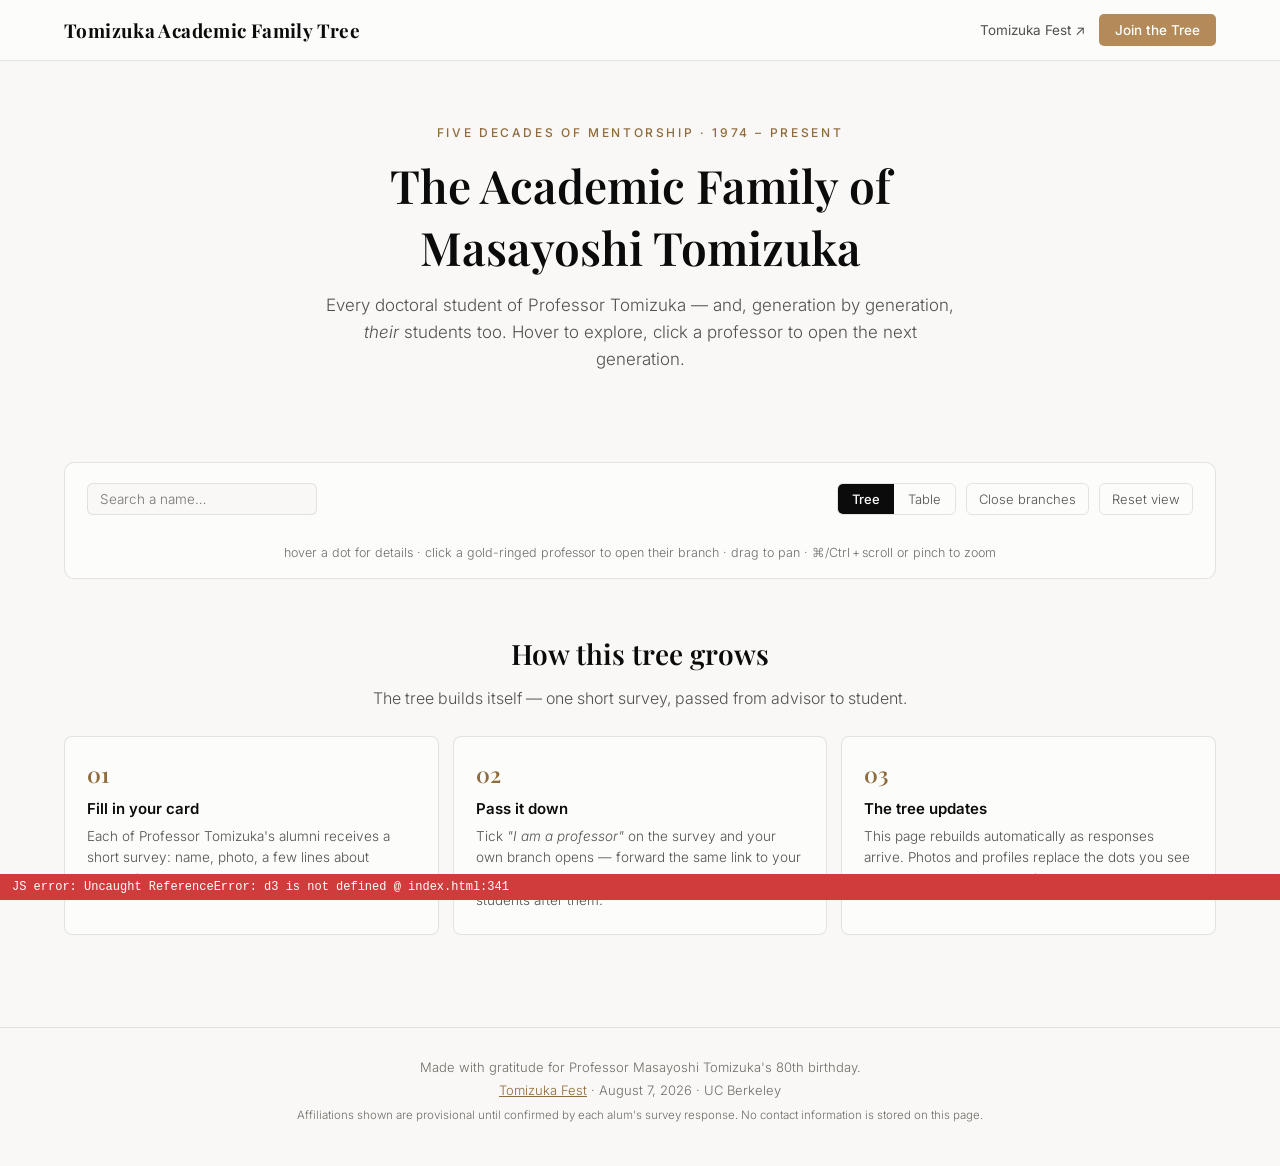
==== tomizuka-family-tree/index.html @ 0bfc1385 "Add Tomizuka Academic Family Tree (for Tomizuka Fest 2026) Interactive radial tree of Prof. Tomizuka" ====
<!DOCTYPE html>
<html lang="en">
<head>
<meta charset="UTF-8">
<meta name="viewport" content="width=device-width, initial-scale=1.0">
<title>Tomizuka Academic Family Tree</title>
<link rel="preconnect" href="https://fonts.googleapis.com">
<link rel="preconnect" href="https://fonts.gstatic.com" crossorigin>
<link href="https://fonts.googleapis.com/css2?family=Inter:wght@300;400;500;600&family=Playfair+Display:ital,wght@0,400;0,600;0,700;1,400&display=swap" rel="stylesheet">
<style>
  :root {
    --page:        #f9f8f6;
    --surface:     #fcfcfb;
    --ink:         #0b0b0b;
    --ink-2:       #52514e;
    --muted:       #706e68;
    --grid:        #e1e0d9;
    --baseline:    #c3c2b7;
    --border:      rgba(11,11,11,0.10);
    --accent:      #B38A58;
    --accent-deep: #8f6b3d;
    --edu-ring:    #8f6b3d;
    --lhalo:       rgba(11,11,11,0.45);
    --dec-0: #86b6ef; --dec-0-ink: #0b0b0b; --dec-0-lstroke: transparent;
    --dec-1: #5598e7; --dec-1-ink: #0b0b0b; --dec-1-lstroke: transparent;
    --dec-2: #2a78d6; --dec-2-ink: #ffffff; --dec-2-lstroke: var(--lhalo);
    --dec-3: #1c5cab; --dec-3-ink: #ffffff; --dec-3-lstroke: var(--lhalo);
    --dec-4: #104281; --dec-4-ink: #ffffff; --dec-4-lstroke: var(--lhalo);
    --dec-5: #0d366b; --dec-5-ink: #ffffff; --dec-5-lstroke: var(--lhalo);
  }
  @media (prefers-color-scheme: dark) {
    :root {
      --page:        #0d0d0d;
      --surface:     #1a1a19;
      --ink:         #ffffff;
      --ink-2:       #c3c2b7;
      --muted:       #898781;
      --grid:        #2c2c2a;
      --baseline:    #383835;
      --border:      rgba(255,255,255,0.10);
      --accent:      #B38A58;
      --accent-deep: #d9b98a;
      --edu-ring:    #FDB515;
      --dec-0: #cde2fb; --dec-0-ink: #0b0b0b; --dec-0-lstroke: transparent;
      --dec-1: #9ec5f4; --dec-1-ink: #0b0b0b; --dec-1-lstroke: transparent;
      --dec-2: #6da7ec; --dec-2-ink: #0b0b0b; --dec-2-lstroke: transparent;
      --dec-3: #3987e5; --dec-3-ink: #0b0b0b; --dec-3-lstroke: transparent;
      --dec-4: #256abf; --dec-4-ink: #ffffff; --dec-4-lstroke: var(--lhalo);
      --dec-5: #184f95; --dec-5-ink: #ffffff; --dec-5-lstroke: var(--lhalo);
    }
  }
  * { box-sizing: border-box; }
  body {
    margin: 0;
    background: var(--page);
    color: var(--ink);
    font-family: 'Inter', system-ui, -apple-system, 'Segoe UI', sans-serif;
    font-weight: 300;
    -webkit-font-smoothing: antialiased;
  }
  a { color: var(--accent-deep); }

  nav {
    position: sticky; top: 0; z-index: 40;
    background: var(--surface);
    background: color-mix(in srgb, var(--surface) 92%, transparent);
    backdrop-filter: blur(8px);
    border-bottom: 1px solid var(--border);
  }
  .nav-inner {
    max-width: 1200px; margin: 0 auto; padding: 0 24px;
    height: 60px; display: flex; align-items: center; justify-content: space-between;
  }
  .nav-brand { font-family: 'Playfair Display', serif; font-weight: 700; font-size: 19px; letter-spacing: .02em; }
  .nav-links { display: flex; gap: 14px; align-items: center; }
  .nav-links a { text-decoration: none; font-size: 13.5px; font-weight: 400; color: var(--ink-2); }
  .btn-cta {
    background: var(--accent); color: #fff !important; padding: 8px 16px; border-radius: 5px;
    font-weight: 500 !important;
  }

  header.hero { text-align: center; padding: 64px 24px 8px; }
  .hero-kicker {
    color: var(--accent-deep); text-transform: uppercase; letter-spacing: .22em;
    font-size: 12px; font-weight: 500; margin-bottom: 14px;
  }
  h1 { font-family: 'Playfair Display', serif; font-weight: 600; font-size: clamp(30px, 5vw, 46px); margin: 0 0 14px; }
  .hero-sub { color: var(--ink-2); font-size: 17px; max-width: 640px; margin: 0 auto; line-height: 1.6; }

  .wrap { max-width: 1200px; margin: 0 auto; padding: 24px; }

  .stats { display: grid; grid-template-columns: repeat(4, 1fr); gap: 14px; margin: 28px 0; }
  .stat {
    background: var(--surface); border: 1px solid var(--border); border-radius: 8px;
    padding: 18px 20px;
  }
  .stat .v { font-size: 30px; font-weight: 600; letter-spacing: -0.01em; }
  .stat .l { font-size: 12px; color: var(--muted); margin-top: 4px; letter-spacing: .04em; text-transform: uppercase; }
  @media (max-width: 760px) { .stats { grid-template-columns: repeat(2, 1fr); } }

  .card {
    background: var(--surface); border: 1px solid var(--border); border-radius: 10px;
    padding: 18px; position: relative;
  }
  .controls {
    display: flex; flex-wrap: wrap; gap: 10px; align-items: center;
    padding: 2px 4px 14px;
  }
  .controls input[type="search"] {
    background: var(--page); border: 1px solid var(--border); border-radius: 6px;
    color: var(--ink); font: inherit; font-size: 13.5px; padding: 7px 12px; width: 230px;
  }
  .controls input[type="search"]:focus { outline: 2px solid var(--accent); outline-offset: -1px; }
  .hint { font-size: 12.5px; color: var(--muted); }
  .seg { display: inline-flex; border: 1px solid var(--border); border-radius: 6px; overflow: hidden; }
  .seg button {
    background: transparent; border: none; color: var(--ink-2); font: inherit; font-size: 13px;
    padding: 7px 14px; cursor: pointer;
  }
  .seg button.on { background: var(--ink); color: var(--surface); font-weight: 500; }
  .ctrl-btn {
    background: transparent; border: 1px solid var(--border); border-radius: 6px; color: var(--ink-2);
    font: inherit; font-size: 13px; padding: 7px 12px; cursor: pointer;
  }
  .ctrl-btn:hover { border-color: var(--accent); color: var(--ink); }
  .spacer { flex: 1; }

  .legend {
    display: flex; flex-wrap: wrap; gap: 14px 18px; align-items: center;
    padding: 0 4px 10px; font-size: 12.5px; color: var(--ink-2);
  }
  .lg { display: inline-flex; align-items: center; gap: 7px; }
  .sw { width: 13px; height: 13px; border-radius: 4px; display: inline-block; }
  .sw.ring { border-radius: 50%; background: transparent; border: 2.5px solid var(--edu-ring); width: 9px; height: 9px; }
  .sw.ghost { border-radius: 50%; background: transparent; border: 1.5px dashed var(--muted); width: 10px; height: 10px; }

  #chart { width: 100%; }
  #chart svg { width: 100%; height: auto; display: block; cursor: default; }
  .spoke { stroke: var(--grid); stroke-width: 0.7; }
  .p-label {
    font-family: 'Inter', system-ui, sans-serif; font-size: 10.5px; font-weight: 400;
    fill: var(--ink-2); paint-order: stroke; stroke: var(--surface); stroke-width: 2.5px;
    pointer-events: none;   /* labels cross other rings when branches open */
    transition: opacity .25s;
  }
  .p-label .memo { fill: var(--muted); }
  .arc-label {
    font-size: 11.5px; font-weight: 500; letter-spacing: .08em;
    paint-order: stroke; stroke-linejoin: round;
  }
  .person:focus { outline: none; }
  .person:focus-visible circle.dot { stroke: var(--ink); stroke-width: 2.5px; }
  .center-name { font-family: 'Playfair Display', serif; font-size: 25px; font-weight: 600; fill: var(--ink); }
  .center-sub { font-size: 11.5px; fill: var(--muted); letter-spacing: .05em; }
  .ghost-node { fill: none; stroke: var(--muted); stroke-dasharray: 3 3; stroke-width: 1.2; }
  .ghost-link { fill: none; stroke: var(--grid); stroke-width: 1; stroke-dasharray: 3 3; }
  .branch-link { fill: none; stroke: var(--baseline); stroke-width: 1; }
  .person.wedge-dim text.p-label { opacity: 0; }
  .edu-mark { fill: var(--edu-ring); }
  .dimmed { opacity: 0.18; }
  .hitmark circle.halo { fill: none; stroke: var(--edu-ring); stroke-width: 2.5; }

  #tooltip {
    position: fixed; z-index: 60; pointer-events: none; display: none;
    background: var(--surface); border: 1px solid var(--border); border-radius: 8px;
    box-shadow: 0 8px 30px rgba(0,0,0,0.13);
    padding: 11px 14px; max-width: 280px; font-size: 12.5px; color: var(--ink-2); line-height: 1.5;
  }
  #tooltip .tt-name { font-size: 14.5px; font-weight: 600; color: var(--ink); margin-bottom: 1px; }
  #tooltip .tt-badge {
    display: inline-block; font-size: 10.5px; font-weight: 500; letter-spacing: .05em;
    color: var(--accent-deep); border: 1px solid var(--accent); border-radius: 4px;
    padding: 1px 6px; margin-top: 5px;
  }

  #tableView { display: none; max-height: 640px; overflow-y: auto; }
  table { width: 100%; border-collapse: collapse; font-size: 13.5px; }
  thead th {
    position: sticky; top: 0; background: var(--surface); text-align: left; font-weight: 500;
    color: var(--muted); font-size: 11.5px; text-transform: uppercase; letter-spacing: .06em;
    padding: 8px 12px; border-bottom: 1px solid var(--grid);
  }
  tbody td { padding: 8px 12px; border-bottom: 1px solid var(--grid); color: var(--ink-2); }
  tbody td:first-child { color: var(--ink); font-weight: 400; }
  .pill {
    font-size: 10.5px; font-weight: 500; color: var(--accent-deep);
    border: 1px solid var(--accent); border-radius: 4px; padding: 1px 6px; white-space: nowrap;
  }

  .how { margin: 56px 0 20px; }
  .how h2 { font-family: 'Playfair Display', serif; font-weight: 600; font-size: 28px; text-align: center; margin-bottom: 8px; }
  .how .sub { text-align: center; color: var(--ink-2); margin-bottom: 28px; }
  .how-grid { display: grid; grid-template-columns: repeat(3, 1fr); gap: 14px; }
  @media (max-width: 760px) { .how-grid { grid-template-columns: 1fr; } }
  .how-card { background: var(--surface); border: 1px solid var(--border); border-radius: 8px; padding: 22px; }
  .how-card .n {
    font-family: 'Playfair Display', serif; font-size: 22px; color: var(--accent-deep);
    margin-bottom: 10px; font-weight: 600;
  }
  .how-card h3 { font-size: 15px; font-weight: 600; margin: 0 0 8px; }
  .how-card p { font-size: 13.5px; color: var(--ink-2); line-height: 1.6; margin: 0; }

  footer {
    border-top: 1px solid var(--border); margin-top: 48px; padding: 28px 24px 40px;
    text-align: center; color: var(--muted); font-size: 13px; line-height: 1.8;
  }
  #errbar {
    display: none; position: fixed; bottom: 0; left: 0; right: 0; z-index: 99;
    background: #d03b3b; color: #fff; font-size: 12px; padding: 6px 12px; font-family: monospace;
  }
</style>
</head>
<body>
<div id="errbar"></div>

<nav>
  <div class="nav-inner">
    <span class="nav-brand">Tomizuka Academic Family Tree</span>
    <div class="nav-links">
      <a href="https://tomi80th.github.io/tomizukafest/" target="_blank" rel="noopener">Tomizuka Fest ↗</a>
      <a class="btn-cta" href="survey.html">Join the Tree</a>
    </div>
  </div>
</nav>

<header class="hero">
  <div class="hero-kicker">Five decades of mentorship · 1974 – present</div>
  <h1>The Academic Family of<br>Masayoshi Tomizuka</h1>
  <p class="hero-sub">Every doctoral student of Professor Tomizuka — and, generation by
    generation, <em>their</em> students too. Hover to explore, click a professor
    to open the next generation.</p>
</header>

<div class="wrap">
  <div class="stats" id="stats"></div>

  <div class="card">
    <div class="controls">
      <input id="search" type="search" placeholder="Search a name…" aria-label="Search a name">
      <span class="hint" id="searchCount"></span>
      <span class="spacer"></span>
      <div class="seg" role="tablist">
        <button id="btnTree" class="on" role="tab" aria-selected="true">Tree</button>
        <button id="btnTable" role="tab" aria-selected="false">Table</button>
      </div>
      <button class="ctrl-btn" id="btnCollapse">Close branches</button>
      <button class="ctrl-btn" id="btnResetZoom">Reset view</button>
    </div>
    <div class="legend" id="legend"></div>
    <div id="chart" role="group" aria-label="Radial family tree of Professor Tomizuka's students"></div>
    <p class="hint" id="chartHint" style="text-align:center; margin:6px 0 0;">
      hover a dot for details · click a gold-ringed professor to open their branch ·
      drag to pan · ⌘/Ctrl&thinsp;+&thinsp;scroll or pinch to zoom</p>
    <div id="tableView"></div>
  </div>

  <section class="how" id="survey">
    <h2>How this tree grows</h2>
    <p class="sub">The tree builds itself — one short survey, passed from advisor to student.</p>
    <div class="how-grid">
      <div class="how-card">
        <div class="n">01</div>
        <h3>Fill in your card</h3>
        <p>Each of Professor Tomizuka's alumni receives a short survey: name, photo,
           a few lines about yourself, and who your advisor was.</p>
      </div>
      <div class="how-card">
        <div class="n">02</div>
        <h3>Pass it down</h3>
        <p>Tick <em>"I am a professor"</em> on the survey and your own branch opens —
           forward the same link to your PhD students and they appear below you,
           their students after them.</p>
      </div>
      <div class="how-card">
        <div class="n">03</div>
        <h3>The tree updates</h3>
        <p>This page rebuilds automatically as responses arrive. Photos and profiles
           replace the dots you see today; new generations unfold outward.</p>
      </div>
    </div>
  </section>
</div>

<footer>
  Made with gratitude for Professor Masayoshi Tomizuka's 80th birthday.<br>
  <a href="https://tomi80th.github.io/tomizukafest/" target="_blank" rel="noopener">Tomizuka Fest</a> · August 7, 2026 · UC Berkeley<br>
  <span style="font-size:11.5px">Affiliations shown are provisional until confirmed by each alum's survey response. No contact information is stored on this page.</span>
</footer>

<div id="tooltip" role="status"></div>

<script src="assets/d3.v7.min.js"></script>
<script src="data/tree.js"></script>
<script>
window.addEventListener('error', function (e) {
  const bar = document.getElementById('errbar');
  bar.style.display = 'block';
  bar.textContent = 'JS error: ' + e.message + ' @ ' + (e.filename || '').split('/').pop() + ':' + e.lineno;
});

(function () {
  'use strict';
  const DATA = window.TREE_DATA;
  const people = DATA.children;
  const N = people.length;

  // ---- constants -----------------------------------------------------------
  const VB = 660;                       // viewBox half-size
  const R_BAND_IN = 200, R_BAND_OUT = 224;
  const R_SPOKE_IN = 230;
  const R_GEN1 = 430;
  const R_LABEL = 444;
  const R_GEN_STEP = 112;               // radial distance per extra generation
  const GAP = 16 * Math.PI / 180;       // gap at 12 o'clock
  const A0 = GAP / 2, A1 = 2 * Math.PI - GAP / 2;
  const NODE_R = 7, NODE_R_EDU = 8.5;
  const DECADES = ['1977–1989', '1990s', '2000s', '2010s', '2020s', 'Current'];

  const decVar = d => `var(--dec-${DECADES.indexOf(d.decade)})`;

  // angle convention: 0 at 12 o'clock, clockwise (matches d3.arc)
  people.forEach((p, i) => { p.angle = A0 + (i + 0.5) * (A1 - A0) / N; p.depth = 1; p.radius = R_GEN1; });
  const pos = (a, r) => [r * Math.sin(a), -r * Math.cos(a)];

  // ---- stats ---------------------------------------------------------------
  let nEdu = 0;
  (function cntEdu(list) {
    list.forEach(p => { if (p.educator) nEdu++; cntEdu(p.children || []); });
  })(people);
  const years = people.map(p => p.year).filter(Boolean);
  let nDesc = 0;
  (function cnt(list) {
    list.forEach(p => { if (p.children && p.children.length) { nDesc += p.children.length; cnt(p.children); } });
  })(people);
  const stats = [
    [N, 'First-generation PhD students'],
    [nEdu, 'Became professors'],
    [`${Math.min(...years)}–now`, 'Years of graduates'],
    [nDesc || '5+', nDesc ? 'Next-generation students (growing)' : 'Generations expected'],
  ];
  d3.select('#stats').selectAll('div').data(stats).join('div')
    .attr('class', 'stat')
    .html('<div class="v"></div><div class="l"></div>')
    .each(function (d) {
      d3.select(this).select('.v').text(d[0]);
      d3.select(this).select('.l').text(d[1]);
    });

  // ---- legend --------------------------------------------------------------
  const legend = d3.select('#legend');
  DECADES.forEach((d, i) => {
    const item = legend.append('span').attr('class', 'lg');
    item.append('span').attr('class', 'sw').style('background', `var(--dec-${i})`);
    item.append('span').text(d === 'Current' ? 'In the lab now' : d);
  });
  let lg = legend.append('span').attr('class', 'lg');
  lg.append('span').attr('class', 'sw ring');
  lg.append('span').text('Professor — click to open branch');
  lg = legend.append('span').attr('class', 'lg');
  lg.append('span').attr('class', 'sw ghost');
  lg.append('span').text('Next generation (via survey)');
  legend.append('span').attr('class', 'lg').text('† in memoriam');

  // ---- svg scaffold --------------------------------------------------------
  const VBOX = 700;   // viewBox half-size: VB plus breathing room for magnified labels
  const svg = d3.select('#chart').append('svg')
    .attr('viewBox', [-VBOX, -VBOX, 2 * VBOX, 2 * VBOX])
    .attr('preserveAspectRatio', 'xMidYMid meet')
    .style('touch-action', 'pan-y');
  const root = svg.append('g');
  const gSpokes = root.append('g');
  const gBand = root.append('g');
  const gLinks = root.append('g');
  const gGhost = root.append('g');
  const gNodes = root.append('g');
  const gCenter = root.append('g');

  // ---- decade band ---------------------------------------------------------
  const segs = [];
  DECADES.forEach(dec => {
    const members = people.filter(p => p.decade === dec);
    if (!members.length) return;
    const step = (A1 - A0) / N;
    segs.push({ dec, i: DECADES.indexOf(dec),
      a0: members[0].angle - step / 2, a1: members[members.length - 1].angle + step / 2 });
  });
  const arc = d3.arc().innerRadius(R_BAND_IN).outerRadius(R_BAND_OUT)
    .cornerRadius(4).padAngle(2 / R_BAND_IN);
  gBand.selectAll('path.seg').data(segs).join('path')
    .attr('d', d => arc({ startAngle: d.a0, endAngle: d.a1 }))
    .style('fill', d => `var(--dec-${d.i})`);

  // curved decade labels (flip on the bottom half so text stays upright)
  const rMid = (R_BAND_IN + R_BAND_OUT) / 2;
  segs.forEach(s => {
    const mid = (s.a0 + s.a1) / 2;
    const flip = mid > Math.PI / 2 && mid < 3 * Math.PI / 2;
    const pad = 0.015;
    let a = s.a0 + pad, b = s.a1 - pad;
    if (flip) [a, b] = [b, a];
    const [x0, y0] = pos(a, rMid), [x1, y1] = pos(b, rMid);
    const sweep = flip ? 0 : 1;
    const large = Math.abs(b - a) > Math.PI ? 1 : 0;
    gBand.append('path')
      .attr('id', `seglab-${s.i}`)
      .attr('d', `M${x0},${y0} A${rMid},${rMid} 0 ${large} ${sweep} ${x1},${y1}`)
      .attr('fill', 'none');
    gBand.append('text').attr('class', 'arc-label')
      .attr('dy', '0.36em')
      .append('textPath')
      .attr('href', `#seglab-${s.i}`)
      .attr('startOffset', '50%')
      .attr('text-anchor', 'middle')
      .style('fill', `var(--dec-${s.i}-ink)`)
      .style('stroke', `var(--dec-${s.i}-lstroke)`)
      .style('stroke-width', '2.4px')
      .text(s.dec === 'Current' ? 'NOW' : s.dec);
  });

  // ---- spokes --------------------------------------------------------------
  gSpokes.selectAll('line').data(people).join('line')
    .attr('class', 'spoke')
    .attr('x1', d => pos(d.angle, R_SPOKE_IN)[0]).attr('y1', d => pos(d.angle, R_SPOKE_IN)[1])
    .attr('x2', d => pos(d.angle, R_GEN1 - 12)[0]).attr('y2', d => pos(d.angle, R_GEN1 - 12)[1]);

  // ---- center --------------------------------------------------------------
  gCenter.append('clipPath').attr('id', 'clipC').append('circle').attr('r', 92);
  gCenter.append('circle').attr('r', 96).style('fill', 'none')
    .style('stroke', 'var(--accent)').style('stroke-width', 2.5);
  gCenter.append('image')
    .attr('href', DATA.photo).attr('x', -92).attr('y', -92)
    .attr('width', 184).attr('height', 184)
    .attr('clip-path', 'url(#clipC)')
    .attr('preserveAspectRatio', 'xMidYMid slice');
  gCenter.append('text').attr('class', 'center-name').attr('text-anchor', 'middle')
    .attr('y', 132).text('Masayoshi Tomizuka');
  gCenter.append('text').attr('class', 'center-sub').attr('text-anchor', 'middle')
    .attr('y', 154).style('font-size', '10px')
    .text('UC BERKELEY · MECHANICAL ENGINEERING');
  gCenter.append('text').attr('class', 'center-sub').attr('text-anchor', 'middle')
    .attr('y', -126).style('font-size', '13px')
    .text('· EST. 1974 ·');

  // ---- person nodes (recursive: any generation renders the same way) -------
  const rotDeg = a => a * 180 / Math.PI - 90;
  const isLeft = a => a > Math.PI;
  const CHORD = R_GEN1 * (A1 - A0) / N;
  let node = d3.select(null), label = d3.select(null), initials = d3.select(null);

  // photo tiles: one objectBoundingBox pattern per portrait, so the image
  // follows the circle through the fisheye magnification for free
  const defs = svg.append('defs');
  const patternsMade = new Set();
  function ensurePattern(p) {
    if (!p.photo || patternsMade.has(p.id)) return;
    patternsMade.add(p.id);
    defs.append('pattern')
      .attr('id', 'pat-' + p.id)
      .attr('patternUnits', 'objectBoundingBox')
      .attr('patternContentUnits', 'objectBoundingBox')
      .attr('width', 1).attr('height', 1)
      .append('image')
      .attr('href', p.photo)
      .attr('width', 1).attr('height', 1)
      .attr('preserveAspectRatio', 'xMidYMid slice');
  }

  function initNode(p, depth, parent) {
    p.depth = depth;
    p.parentNode = parent;
    if (p.s === undefined) p.s = 1;
    if (!p.decade) p.decade = 'Current';
    p.baseR = p.photo ? (p.educator ? NODE_R_EDU : NODE_R)
                      : (p.educator ? NODE_R_EDU - 1 : NODE_R - 1.5);
    // cap magnified font so labels never overrun the viewBox at their radius
    p.maxFs = Math.max(9, Math.min(16.3, (VBOX - 65 - p.radius) / (0.52 * p.name.length)));
    if (p.chord === undefined) p.chord = CHORD;
    ensurePattern(p);
  }
  people.forEach(p => initNode(p, 1, DATA));

  // ---- tooltip -------------------------------------------------------------
  const tt = document.getElementById('tooltip');
  function showTip(d, evt) {
    tt.textContent = '';
    if (d.photo) {
      const img = document.createElement('img');
      img.src = d.photo;
      img.alt = '';
      img.style.cssText = 'width:58px;height:58px;border-radius:50%;object-fit:cover;'
        + 'float:left;margin:1px 10px 4px 0;border:2px solid var(--accent)';
      tt.appendChild(img);
    }
    const name = document.createElement('div');
    name.className = 'tt-name';
    name.textContent = d.name + (d.inMemoriam ? ' †' : '');
    tt.appendChild(name);
    const l1 = document.createElement('div');
    const ctx = d.ghost ? `${d.parent.name}'s future students`
      : d.depth > 1 ? `Advisor: ${d.parentNode.name}`
      : null;   // gen-1 are all MSC Lab — saying so on every card is noise
    l1.textContent = ctx ? d.batch + ' · ' + ctx : d.batch;
    tt.appendChild(l1);
    if (d.note) {
      const ln = document.createElement('div');
      ln.textContent = d.note;
      tt.appendChild(ln);
    }
    if (d.affiliation) {
      const l2 = document.createElement('div');
      l2.textContent = (d.title ? d.title + ', ' : '') + d.affiliation;
      tt.appendChild(l2);
    }
    if (d.inMemoriam) {
      const l3 = document.createElement('div');
      l3.textContent = 'In memoriam';
      tt.appendChild(l3);
    }
    if (d.educator) {
      const b = document.createElement('span');
      b.className = 'tt-badge';
      b.textContent = d.children && d.children.length
        ? `PROFESSOR · ${d.children.length} students` : 'PROFESSOR · click to open branch';
      tt.appendChild(b);
    }
    if (d.ghost) {
      const g = document.createElement('div');
      g.textContent = 'This branch fills in as survey responses arrive.';
      tt.appendChild(g);
    }
    if (d.provisional) {
      const pv = document.createElement('div');
      pv.style.cssText = 'font-size:11px;color:var(--muted);margin-top:3px';
      pv.textContent = 'From the lab website · pending survey confirmation';
      tt.appendChild(pv);
    }
    tt.style.display = 'block';   // show first so moveTip measures a real rect
    moveTip(evt);
  }
  function moveTip(evt) {
    const pad = 14;
    let x = evt.clientX + pad, y = evt.clientY + pad;
    const r = tt.getBoundingClientRect();
    if (x + r.width > innerWidth - 8) x = evt.clientX - r.width - pad;
    if (y + r.height > innerHeight - 8) y = evt.clientY - r.height - pad;
    tt.style.left = x + 'px';
    tt.style.top = y + 'px';
  }
  const hideTip = () => { tt.style.display = 'none'; };

  // on touch the tooltip stays after the tap; dismiss by tapping elsewhere
  document.addEventListener('pointerdown', (e) => {
    if (!e.target.closest('.person') && !e.target.closest('.ghostn')) hideTip();
  });

  // ---- branches: real children when the data has them, ghosts until then ---
  const expanded = new Set();
  const linkGen = d3.linkRadial().angle(d => d.a).radius(d => d.r);

  // Fans that share a ring are laid out jointly: each wants to sit at its
  // parent's angle; overlapping fans merge into a cluster that is packed
  // side by side and centered to minimize total shift (axis-label dodging).
  const FAN_MARGIN = 0.05;   // rad between adjacent fans on the same ring

  function deoverlap(groups) {
    groups.sort((a, b) => a.center - b.center);
    const clusters = [];
    const place = cl => {   // optimal start = mean(desired − in-cluster offset)
      let off = 0, sum = 0;
      cl.items.forEach(it => { sum += it.center - (off + it.w / 2); off += it.w; });
      cl.start = sum / cl.items.length;
      cl.start = Math.max(A0 + 0.01, Math.min(cl.start, A1 - 0.01 - cl.w));
    };
    groups.forEach(g => {
      clusters.push({ items: [g], w: g.w });
      place(clusters[clusters.length - 1]);
      while (clusters.length > 1) {
        const a = clusters[clusters.length - 2], b = clusters[clusters.length - 1];
        if (a.start + a.w > b.start) {
          a.items = a.items.concat(b.items);
          a.w += b.w;
          clusters.pop();
          place(a);
        } else break;
      }
    });
    clusters.forEach(cl => {
      let off = cl.start;
      cl.items.forEach(g => { g.assigned = off + g.w / 2; off += g.w; });
    });
  }

  function computeVisible() {
    const nodes = [], links = [], ghosts = [], dimmed = new Set();
    people.forEach(p => nodes.push(p));
    let frontier = people.filter(p => p.educator && expanded.has(p.id));
    let depth = 2;
    while (frontier.length) {
      const groups = frontier.map(p => {
        if (p.children && p.children.length) {
          const n = p.children.length;
          const step = n > 1 ? Math.min(0.045, Math.max(0.02, 0.5 / n)) : 0;
          return { parent: p, kind: 'kids', n, step,
                   half: (n - 1) / 2 * step, center: p.angle,
                   w: (n - 1) * step + FAN_MARGIN };
        }
        return { parent: p, kind: 'ghost', n: 3, step: 0.026,
                 half: 0.026, center: p.angle, w: 0.052 + FAN_MARGIN };
      });
      deoverlap(groups);

      const ring = nodes.filter(q => q.depth === depth - 1);
      const nextFrontier = [];
      groups.forEach(g => {
        const p = g.parent;
        const r = p.radius + R_GEN_STEP;
        if (g.kind === 'kids') {
          p.children.forEach((c, i) => {
            c.angle = g.assigned + (i - (g.n - 1) / 2) * g.step;
            c.radius = r;
            c.chord = Math.max(9, (g.step || 0.03) * r);
            initNode(c, p.depth + 1, p);
            links.push({ source: p, target: c });
            nodes.push(c);
            if (c.educator && expanded.has(c.id)) nextFrontier.push(c);
          });
        } else {
          [-1, 0, 1].forEach(k => ghosts.push({
            id: p.id + ':ghost' + k, ghost: true, parent: p,
            angle: g.assigned + k * 0.026, radius: r,
            name: 'via survey', batch: 'Next generation',
          }));
        }
        // clear the labels of the ring below wherever this fan covers them
        ring.forEach(q => {
          if (q !== p && Math.abs(q.angle - g.assigned) < g.half + 0.035) dimmed.add(q.id);
        });
      });
      frontier = nextFrontier;
      depth++;
    }
    return { nodes, links, ghosts, dimmed };
  }

  function buildNodes(enter) {
    const g = enter.append('g')
      .attr('class', 'person hitmark')
      .attr('transform', d => `rotate(${rotDeg(d.angle)}) translate(${d.radius},0)`)
      .attr('tabindex', 0)
      .attr('role', d => d.educator ? 'button' : 'img')
      .attr('aria-label', d => `${d.name}, ${d.batch}${d.affiliation ? ', ' + d.affiliation : ''}${d.educator ? '. Press Enter to open their branch.' : ''}`)
      .style('cursor', d => d.educator ? 'pointer' : 'default');
    g.filter(d => d.educator).append('circle')
      .attr('class', 'eduring')
      .attr('r', NODE_R_EDU + 3.5)
      .style('fill', 'none')
      .style('stroke', 'var(--edu-ring)')
      .style('stroke-width', 2);
    g.append('circle')
      .attr('class', 'dot')
      .attr('r', d => d.baseR)
      // counter-rotate so portrait fills stay upright despite the radial rotate
      .attr('transform', d => `rotate(${-rotDeg(d.angle)})`)
      .style('fill', d => d.photo ? `url(#pat-${d.id})` : decVar(d))
      .style('stroke', d => d.photo ? decVar(d) : 'none')
      .style('stroke-width', d => d.photo ? 1.6 : 0);
    g.filter(d => !d.photo).append('text')
      .attr('class', 'p-initials')
      .attr('text-anchor', 'middle').attr('dy', '0.34em')
      .attr('transform', d => `rotate(${-rotDeg(d.angle)})`)
      .style('font-size', '3.4px').style('opacity', 0)
      .style('fill', d => `var(--dec-${DECADES.indexOf(d.decade)}-ink)`)
      .style('pointer-events', 'none')
      .text(d => d.name.split(/\s+/).map(w => w[0]).slice(0, 2).join('').toUpperCase());
    g.append('text')
      .attr('class', 'p-label')
      .attr('x', d => isLeft(d.angle) ? -16 : 16)
      .attr('dy', '0.32em')
      .attr('text-anchor', d => isLeft(d.angle) ? 'end' : 'start')
      .attr('transform', d => isLeft(d.angle) ? 'rotate(180)' : null)
      .text(d => d.name + (d.inMemoriam ? ' †' : ''));
    // hit area reaches outward over the first stretch of the name, but stops
    // before the next ring (child dots sit at +R_GEN_STEP) to avoid capture
    g.append('rect').attr('class', 'hit')
      .attr('x', -20).attr('y', d => -d.chord / 2)
      .attr('width', 80).attr('height', d => d.chord)
      .style('fill', 'transparent').style('stroke', 'none');
    g.on('pointerenter', (e, d) => showTip(d, e))
      .on('pointermove', (e) => moveTip(e))
      .on('pointerleave', (e) => { if (e.pointerType !== 'touch') hideTip(); })
      .on('focus', (e, d) => {
        // node's live screen position — correct under any zoom/pan transform
        const r = e.currentTarget.getBoundingClientRect();
        showTip(d, { clientX: r.left + r.width / 2, clientY: r.top + r.height / 2 });
      })
      .on('blur', hideTip)
      .on('click', (e, d) => toggleBranch(d))
      .on('keydown', (e, d) => {
        if (d.educator && (e.key === 'Enter' || e.key === ' ')) {
          e.preventDefault();
          toggleBranch(d);
        }
      });
    return g;
  }

  function render() {
    const v = computeVisible();
    gLinks.selectAll('path.branch-link').data(v.links, l => l.target.id).join('path')
      .attr('class', 'branch-link')
      .attr('d', l => linkGen({
        source: { a: l.source.angle, r: l.source.radius + l.source.baseR + 6 },
        target: { a: l.target.angle, r: l.target.radius - l.target.baseR - 2 },
      }));
    gGhost.selectAll('path.ghost-link').data(v.ghosts, d => d.id).join('path')
      .attr('class', 'ghost-link')
      .attr('d', d => linkGen({
        source: { a: d.parent.angle, r: d.parent.radius + 14 },
        target: { a: d.angle, r: d.radius - 8 },
      }));
    const gn = gGhost.selectAll('g.ghostn').data(v.ghosts, d => d.id).join('g')
      .attr('class', 'ghostn')
      .attr('transform', d => `rotate(${rotDeg(d.angle)}) translate(${d.radius},0)`);
    gn.selectAll('circle').data(d => [d]).join('circle')
      .attr('class', 'ghost-node').attr('r', 6);
    gn.on('pointerenter', (e, d) => showTip(d, e))
      .on('pointermove', (e) => moveTip(e))
      .on('pointerleave', (e) => { if (e.pointerType !== 'touch') hideTip(); });

    node = gNodes.selectAll('g.person').data(v.nodes, d => d.id).join(buildNodes);
    node.attr('aria-expanded', d => d.educator ? String(expanded.has(d.id)) : null)
        .classed('wedge-dim', d => v.dimmed.has(d.id) && !expanded.has(d.id));
    label = node.select('text.p-label');
    initials = node.select('text.p-initials');
  }

  function toggleBranch(d) {
    if (!d.educator) return;
    if (expanded.has(d.id)) {
      expanded.delete(d.id);
      (function collapseKids(p) {
        (p.children || []).forEach(c => { expanded.delete(c.id); collapseKids(c); });
      })(d);
    } else {
      expanded.add(d.id);
    }
    render();
  }
  d3.select('#btnCollapse').on('click', () => { expanded.clear(); render(); });

  render();

  // ---- angular fisheye magnification on hover ------------------------------
  const SIGMA = 0.075;          // ≈ 4.3°
  const MAG = 1.9;              // extra scale at the pointer
  const reduceMotion = matchMedia('(prefers-reduced-motion: reduce)').matches;
  let targetA = null;
  people.forEach(p => { p.s = 1; });

  svg.on('pointermove.fisheye', (e) => {
    const [mx, my] = d3.pointer(e, root.node());
    const r = Math.hypot(mx, my);
    if (r > 265 && r < VB + 140) {
      let a = Math.atan2(mx, -my);
      if (a < 0) a += 2 * Math.PI;
      targetA = a;
    } else targetA = null;
  }).on('pointerleave.fisheye', () => { targetA = null; });

  function tick() {
    let dirty = false;
    people.forEach(p => {
      let t = 1;
      if (targetA !== null) {
        let d = Math.abs(p.angle - targetA);
        d = Math.min(d, 2 * Math.PI - d);
        t = 1 + MAG * Math.exp(-(d * d) / (SIGMA * SIGMA));
      }
      const next = reduceMotion ? t : p.s + (t - p.s) * 0.30;
      if (Math.abs(next - p.s) > 0.004) { p.s = next; dirty = true; }
      else if (p.s !== t && Math.abs(t - p.s) <= 0.004) { p.s = t; }
    });
    if (dirty) {
      node.attr('transform', d =>
        `rotate(${rotDeg(d.angle)}) translate(${d.radius + (d.s - 1) * 13},0)`);
      node.select('circle.dot').attr('r', d => d.baseR * (0.75 + 0.25 * d.s));
      node.select('circle.eduring').attr('r', d => (NODE_R_EDU + 3.5) * (0.8 + 0.2 * d.s));
      initials
        .style('opacity', d => Math.max(0, Math.min(1, (d.s - 1.45) / 0.5)))
        .style('font-size', d => (3.4 * d.s) + 'px');
      label
        .style('font-size', d => Math.min(10.5 * (0.72 + 0.28 * d.s), d.maxFs) + 'px')
        .style('font-weight', d => d.s > 1.7 ? 500 : 400)
        .attr('x', d => (isLeft(d.angle) ? -1 : 1) * (16 + (d.s - 1) * 6));
    }
    requestAnimationFrame(tick);
  }
  requestAnimationFrame(tick);

  // ---- zoom / pan ----------------------------------------------------------
  const zoom = d3.zoom().scaleExtent([0.5, 9])
    // default clickDistance 0 makes any 1px jitter between mousedown/up eat
    // the click as a "pan", so expanding a branch was nearly impossible
    .clickDistance(8)
    // wheel zoom needs ⌘/Ctrl (page scroll wins otherwise); one finger scrolls
    // the page, two fingers pinch-zoom the chart; mouse drag pans as usual
    .filter(e => {
      if (e.type === 'wheel') return e.ctrlKey || e.metaKey;
      if (e.touches) return e.touches.length > 1;
      return !e.button;
    })
    .on('zoom', (e) => root.attr('transform', e.transform));
  svg.call(zoom).on('dblclick.zoom', null);
  d3.select('#btnResetZoom').on('click', () => {
    if (reduceMotion) svg.call(zoom.transform, d3.zoomIdentity);
    else svg.transition().duration(450).call(zoom.transform, d3.zoomIdentity);
  });

  // ---- search --------------------------------------------------------------
  const searchBox = document.getElementById('search');
  const countEl = document.getElementById('searchCount');
  function applySearch() {
    const q = searchBox.value.trim().toLowerCase();
    if (!q) {
      node.classed('dimmed', false);
      node.selectAll('circle.halo').remove();
      countEl.textContent = '';
      filterTable('');
      return;
    }
    let n = 0;
    node.classed('dimmed', d => {
      const hit = d.name.toLowerCase().includes(q);
      if (hit) n++;
      return !hit;
    });
    node.selectAll('circle.halo').remove();
    node.filter(d => d.name.toLowerCase().includes(q))
      .insert('circle', ':first-child').attr('class', 'halo').attr('r', 14);
    countEl.textContent = `${n} / ${N}`;
    filterTable(q);
  }
  searchBox.addEventListener('input', applySearch);

  // ---- table view (the accessible twin) -------------------------------------
  const flatRows = [];
  (function flat(list, gen, adv) {
    list.forEach(p => {
      flatRows.push({ p, gen, adv });
      if (p.children && p.children.length) flat(p.children, gen + 1, p.name);
    });
  })(people, 1, 'Masayoshi Tomizuka');
  const tableView = d3.select('#tableView');
  const tbl = tableView.append('table');
  tbl.append('thead').append('tr').selectAll('th')
    .data(['Name', 'Gen', 'Cohort', 'Advisor', 'Now at', '']).join('th').text(d => d);
  const tb = tbl.append('tbody');
  const rows = tb.selectAll('tr').data(flatRows).join('tr');
  rows.append('td').text(r => r.p.name + (r.p.inMemoriam ? ' †' : ''));
  rows.append('td').text(r => 'G' + r.gen);
  rows.append('td').text(r => r.p.batch);
  rows.append('td').text(r => r.adv);
  rows.append('td').text(r => r.p.affiliation ? (r.p.title ? `${r.p.affiliation} · ${r.p.title}` : r.p.affiliation) : (r.p.note || '— awaiting survey —'));
  rows.append('td').html(r => r.p.educator ? '<span class="pill">PROFESSOR</span>' : '');

  function filterTable(q) {
    rows.style('display', r => !q || r.p.name.toLowerCase().includes(q) ? null : 'none');
  }

  const chartEl = document.getElementById('chart');
  const tblEl = document.getElementById('tableView');
  const btnTree = document.getElementById('btnTree');
  const btnTable = document.getElementById('btnTable');
  function setView(mode) {
    const tree = mode === 'tree';
    chartEl.style.display = tree ? 'block' : 'none';
    tblEl.style.display = tree ? 'none' : 'block';
    btnTree.classList.toggle('on', tree);
    btnTable.classList.toggle('on', !tree);
    btnTree.setAttribute('aria-selected', tree);
    btnTable.setAttribute('aria-selected', !tree);
  }
  btnTree.addEventListener('click', () => setView('tree'));
  btnTable.addEventListener('click', () => setView('table'));

  document.title = `Tomizuka Academic Family Tree · ${N} scholars`;
})();
</script>
</body>
</html>
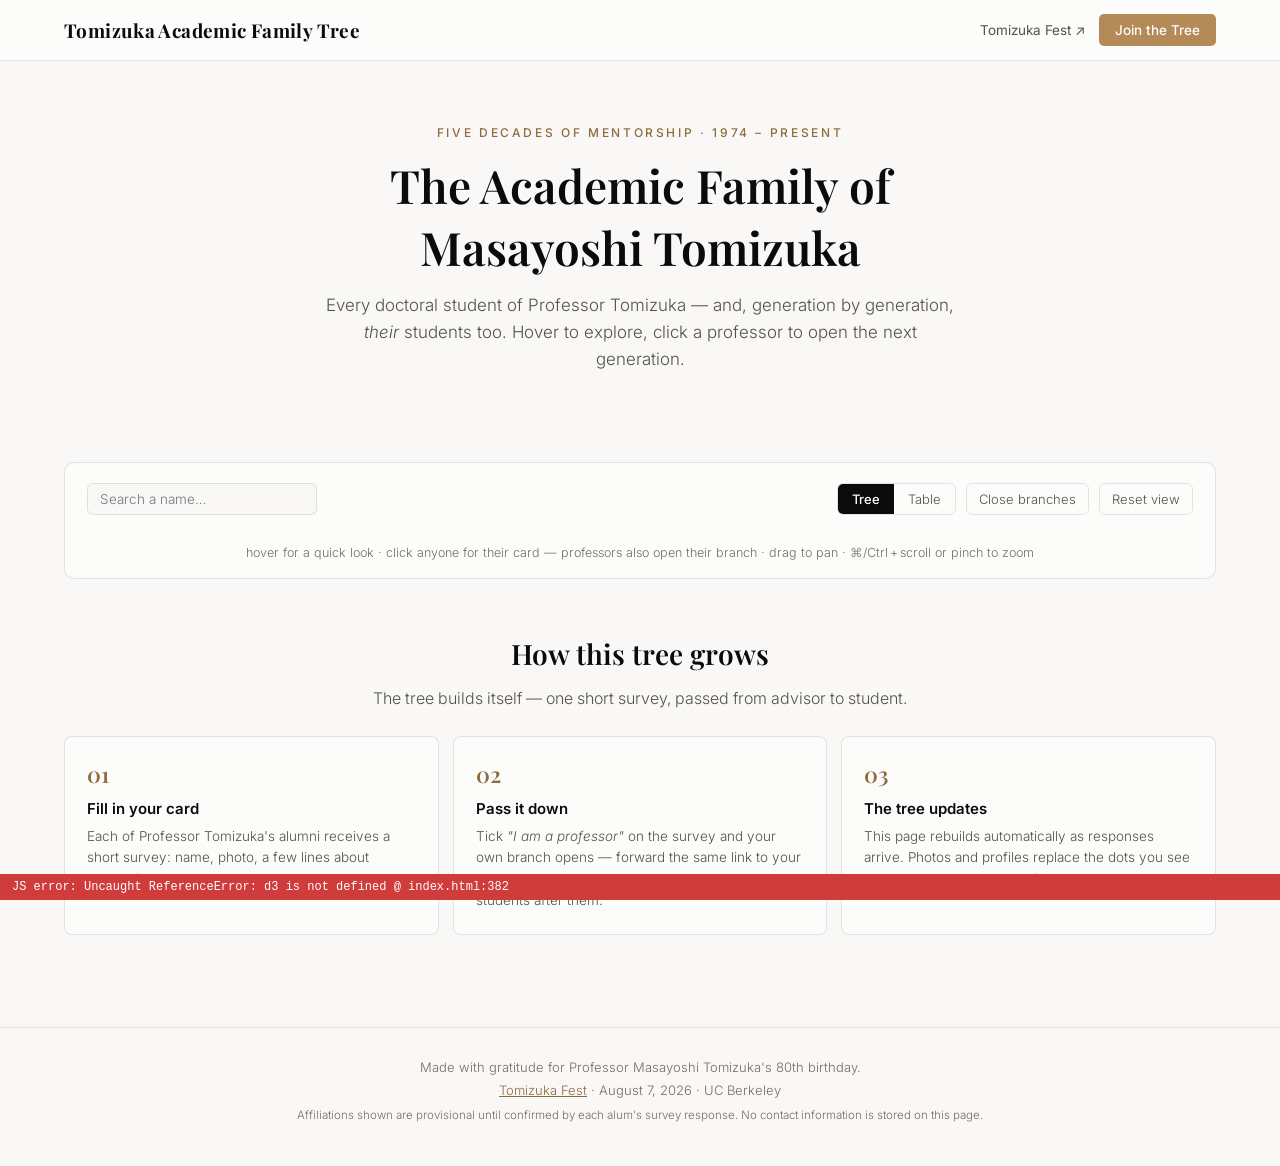
==== commit 8a75521c: "Family tree: click-to-pin detail card with bio; upright portraits; leaner tooltips Co-Authored-By: C" ====
--- a/tomizuka-family-tree/index.html
+++ b/tomizuka-family-tree/index.html
@@ -167,12 +167,52 @@
     padding: 11px 14px; max-width: 280px; font-size: 12.5px; color: var(--ink-2); line-height: 1.5;
   }
   #tooltip .tt-name { font-size: 14.5px; font-weight: 600; color: var(--ink); margin-bottom: 1px; }
-  #tooltip .tt-badge {
+  #tooltip .tt-badge, #detail .tt-badge {
     display: inline-block; font-size: 10.5px; font-weight: 500; letter-spacing: .05em;
     color: var(--accent-deep); border: 1px solid var(--accent); border-radius: 4px;
     padding: 1px 6px; margin-top: 5px;
   }
 
+  #detail {
+    display: none; position: absolute; top: 76px; right: 18px; z-index: 30;
+    width: 302px; max-width: calc(100% - 36px);
+    background: var(--surface); border: 1px solid var(--border); border-radius: 10px;
+    box-shadow: 0 12px 40px rgba(0,0,0,0.18); padding: 18px;
+    font-size: 13px; color: var(--ink-2); line-height: 1.55;
+  }
+  #detail .d-close {
+    position: absolute; top: 6px; right: 8px; background: none; border: none;
+    color: var(--muted); font-size: 20px; cursor: pointer; padding: 4px 8px;
+  }
+  #detail .d-close:hover { color: var(--ink); }
+  #detail .d-head { display: flex; gap: 13px; align-items: center; margin-bottom: 8px; }
+  #detail .d-photo {
+    width: 76px; height: 76px; border-radius: 50%; object-fit: cover;
+    border: 2.5px solid var(--accent); flex: none;
+  }
+  #detail .d-initials {
+    width: 76px; height: 76px; border-radius: 50%; flex: none;
+    display: flex; align-items: center; justify-content: center;
+    font-size: 25px; font-weight: 500;
+  }
+  #detail .d-name {
+    font-family: 'Playfair Display', serif; font-size: 19px; font-weight: 600;
+    color: var(--ink); line-height: 1.25;
+  }
+  #detail .d-sub { font-size: 12px; color: var(--muted); margin-top: 4px; }
+  #detail .d-line { margin-top: 6px; }
+  #detail .d-bio { margin-top: 8px; font-style: italic; }
+  #detail .d-badges { margin-top: 10px; display: flex; flex-wrap: wrap; gap: 6px; }
+  #detail .d-update {
+    margin-top: 12px; padding-top: 10px; border-top: 1px solid var(--grid); font-size: 12px;
+  }
+  @media (max-width: 700px) {
+    #detail {
+      position: fixed; top: auto; bottom: 0; left: 0; right: 0; width: auto;
+      border-radius: 14px 14px 0 0; z-index: 70;
+      box-shadow: 0 -10px 40px rgba(0,0,0,0.25);
+    }
+  }
   #tableView { display: none; max-height: 640px; overflow-y: auto; }
   table { width: 100%; border-collapse: collapse; font-size: 13.5px; }
   thead th {
@@ -248,8 +288,9 @@
     </div>
     <div class="legend" id="legend"></div>
     <div id="chart" role="group" aria-label="Radial family tree of Professor Tomizuka's students"></div>
+    <div id="detail" role="dialog" aria-label="Person details"></div>
     <p class="hint" id="chartHint" style="text-align:center; margin:6px 0 0;">
-      hover a dot for details · click a gold-ringed professor to open their branch ·
+      hover for a quick look · click anyone for their card — professors also open their branch ·
       drag to pan · ⌘/Ctrl&thinsp;+&thinsp;scroll or pinch to zoom</p>
     <div id="tableView"></div>
   </div>
@@ -548,9 +589,96 @@
   }
   const hideTip = () => { tt.style.display = 'none'; };
 
+  // ---- detail card (click-to-pin: everything the survey knows) -------------
+  const detail = document.getElementById('detail');
+  const hideDetail = () => { detail.style.display = 'none'; };
+
+  function showDetail(d) {
+    detail.textContent = '';
+    const close = document.createElement('button');
+    close.className = 'd-close';
+    close.textContent = '×';
+    close.setAttribute('aria-label', 'Close details');
+    close.addEventListener('click', hideDetail);
+    detail.appendChild(close);
+
+    const head = document.createElement('div');
+    head.className = 'd-head';
+    if (d.photo) {
+      const img = document.createElement('img');
+      img.className = 'd-photo';
+      img.src = d.photo;
+      img.alt = d.name;
+      head.appendChild(img);
+    } else {
+      const ini = document.createElement('div');
+      ini.className = 'd-initials';
+      const di = DECADES.indexOf(d.decade);
+      ini.style.background = `var(--dec-${di})`;
+      ini.style.color = `var(--dec-${di}-ink)`;
+      ini.textContent = d.name.split(/\s+/).map(w => w[0]).slice(0, 2).join('').toUpperCase();
+      head.appendChild(ini);
+    }
+    const hw = document.createElement('div');
+    const nm = document.createElement('div');
+    nm.className = 'd-name';
+    nm.textContent = d.name + (d.inMemoriam ? ' †' : '');
+    hw.appendChild(nm);
+    const sub = document.createElement('div');
+    sub.className = 'd-sub';
+    sub.textContent = d.depth > 1 ? `${d.batch} · Advisor: ${d.parentNode.name}` : d.batch;
+    hw.appendChild(sub);
+    head.appendChild(hw);
+    detail.appendChild(head);
+
+    const addLine = (text, cls) => {
+      if (!text) return;
+      const el = document.createElement('div');
+      el.className = cls || 'd-line';
+      el.textContent = text;
+      detail.appendChild(el);
+    };
+    addLine(d.affiliation ? (d.title ? `${d.title}, ${d.affiliation}` : d.affiliation) : null);
+    addLine(d.note);
+    addLine(d.bio, 'd-bio');
+    if (d.inMemoriam) addLine('In memoriam');
+
+    const badges = document.createElement('div');
+    badges.className = 'd-badges';
+    const addBadge = (text) => {
+      const b = document.createElement('span');
+      b.className = 'tt-badge';
+      b.textContent = text;
+      badges.appendChild(b);
+    };
+    if (d.educator) {
+      addBadge(d.children && d.children.length
+        ? `PROFESSOR · ${d.children.length} students on file`
+        : 'PROFESSOR · students via survey');
+    }
+    if (d.provisional) addBadge('PENDING SURVEY');
+    if (badges.childNodes.length) detail.appendChild(badges);
+
+    const upd = document.createElement('div');
+    upd.className = 'd-update';
+    const a = document.createElement('a');
+    a.href = 'survey.html';
+    a.textContent = `Is this you? Update your card →`;
+    upd.appendChild(a);
+    detail.appendChild(upd);
+
+    detail.style.display = 'block';
+  }
+
   // on touch the tooltip stays after the tap; dismiss by tapping elsewhere
   document.addEventListener('pointerdown', (e) => {
-    if (!e.target.closest('.person') && !e.target.closest('.ghostn')) hideTip();
+    if (!e.target.closest('.person') && !e.target.closest('.ghostn')) {
+      hideTip();
+      if (!e.target.closest('#detail')) hideDetail();
+    }
+  });
+  document.addEventListener('keydown', (e) => {
+    if (e.key === 'Escape') hideDetail();
   });
 
   // ---- branches: real children when the data has them, ghosts until then ---
@@ -694,10 +822,12 @@
         showTip(d, { clientX: r.left + r.width / 2, clientY: r.top + r.height / 2 });
       })
       .on('blur', hideTip)
-      .on('click', (e, d) => toggleBranch(d))
+      // click anyone -> detail card; professors also toggle their branch
+      .on('click', (e, d) => { showDetail(d); toggleBranch(d); })
       .on('keydown', (e, d) => {
-        if (d.educator && (e.key === 'Enter' || e.key === ' ')) {
+        if (e.key === 'Enter' || e.key === ' ') {
           e.preventDefault();
+          showDetail(d);
           toggleBranch(d);
         }
       });
